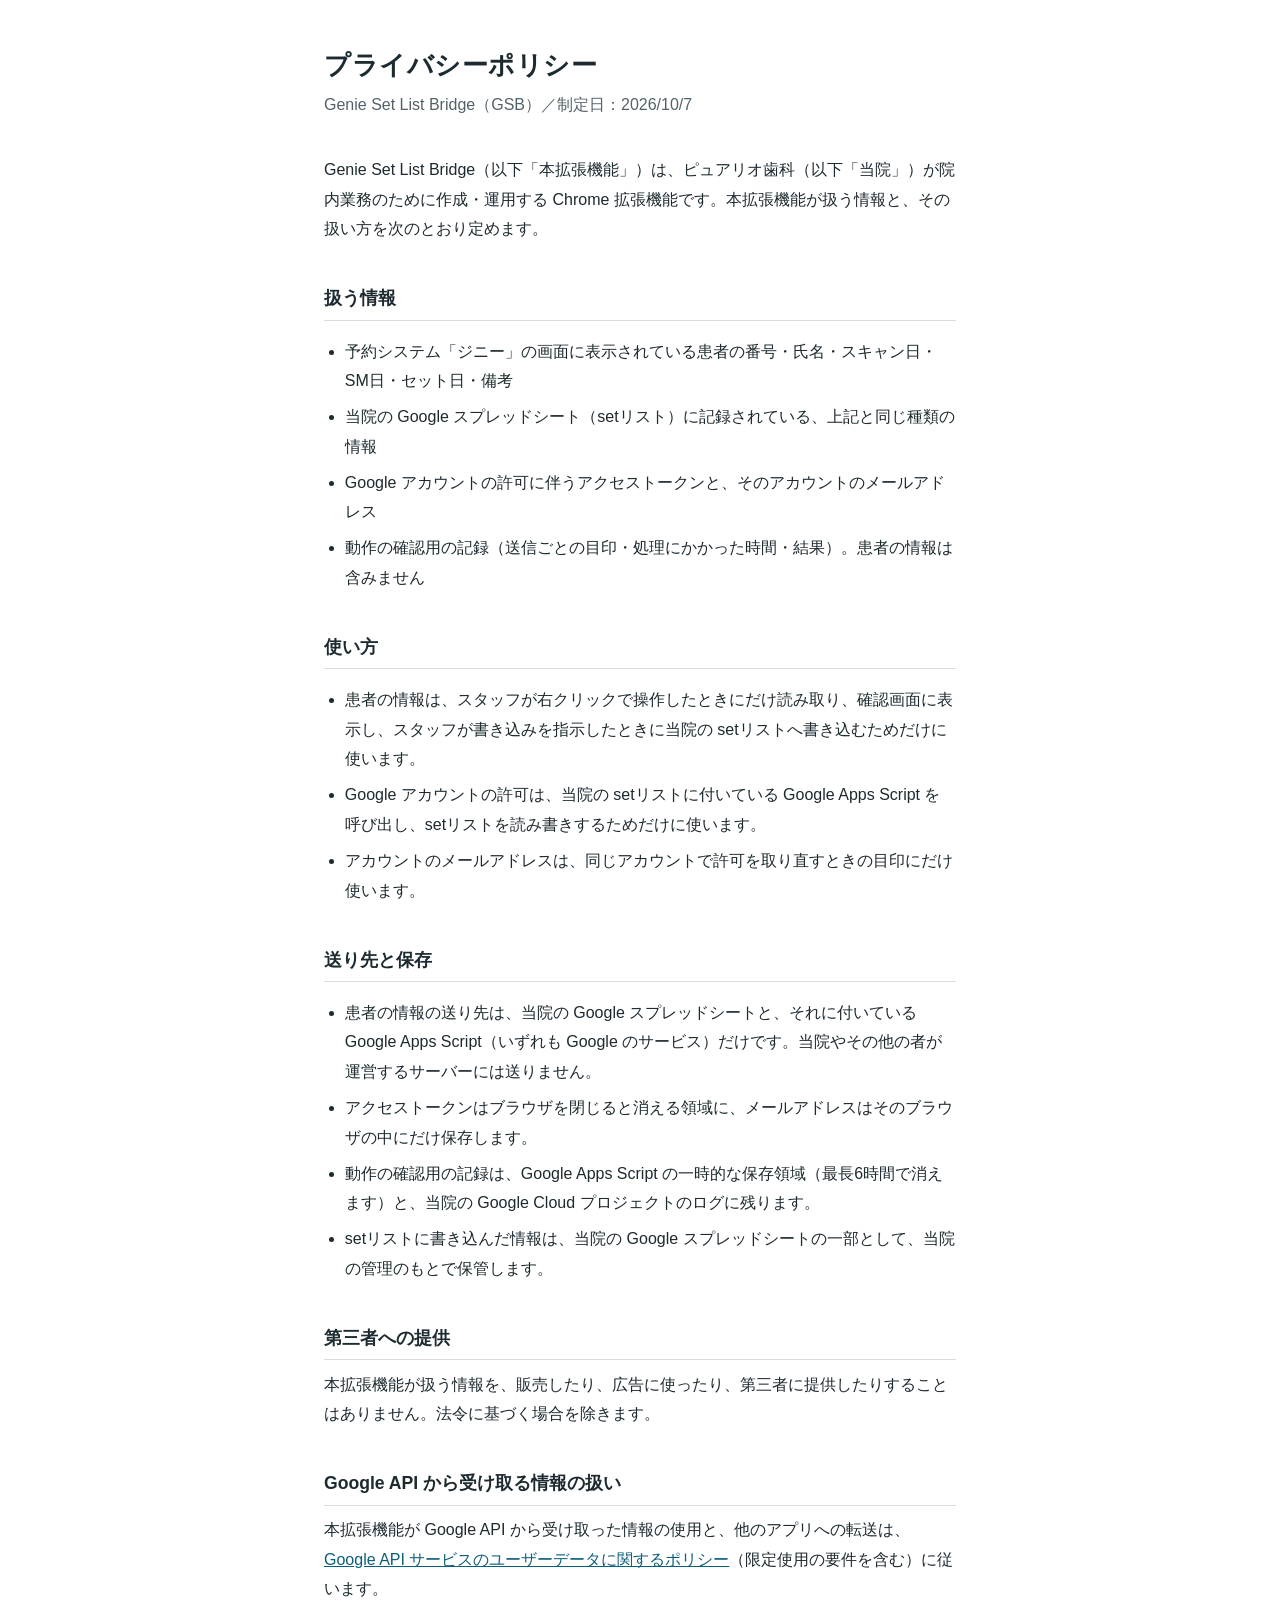
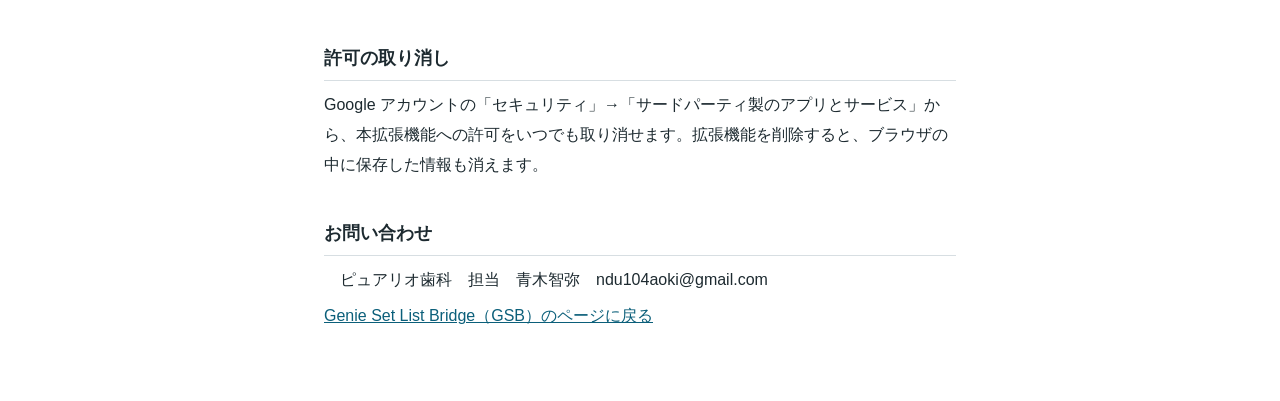
==== gsb/privacy.html @ 5ebabf1a "Add files via upload" ====
<!doctype html>
<html lang="ja">
<head>
<meta charset="utf-8">
<meta name="viewport" content="width=device-width, initial-scale=1">
<title>プライバシーポリシー｜Genie Set List Bridge（GSB）</title>
<link rel="stylesheet" href="style.css">
</head>
<body>
<main>
<h1>プライバシーポリシー</h1>
<p class="lead">Genie Set List Bridge（GSB）／制定日：2026/10/7 </p>

<p>Genie Set List Bridge（以下「本拡張機能」）は、ピュアリオ歯科（以下「当院」）が院内業務のために作成・運用する Chrome 拡張機能です。本拡張機能が扱う情報と、その扱い方を次のとおり定めます。</p>

<h2>扱う情報</h2>
<ul>
<li>予約システム「ジニー」の画面に表示されている患者の番号・氏名・スキャン日・SM日・セット日・備考</li>
<li>当院の Google スプレッドシート（setリスト）に記録されている、上記と同じ種類の情報</li>
<li>Google アカウントの許可に伴うアクセストークンと、そのアカウントのメールアドレス</li>
<li>動作の確認用の記録（送信ごとの目印・処理にかかった時間・結果）。患者の情報は含みません</li>
</ul>

<h2>使い方</h2>
<ul>
<li>患者の情報は、スタッフが右クリックで操作したときにだけ読み取り、確認画面に表示し、スタッフが書き込みを指示したときに当院の setリストへ書き込むためだけに使います。</li>
<li>Google アカウントの許可は、当院の setリストに付いている Google Apps Script を呼び出し、setリストを読み書きするためだけに使います。</li>
<li>アカウントのメールアドレスは、同じアカウントで許可を取り直すときの目印にだけ使います。</li>
</ul>

<h2>送り先と保存</h2>
<ul>
<li>患者の情報の送り先は、当院の Google スプレッドシートと、それに付いている Google Apps Script（いずれも Google のサービス）だけです。当院やその他の者が運営するサーバーには送りません。</li>
<li>アクセストークンはブラウザを閉じると消える領域に、メールアドレスはそのブラウザの中にだけ保存します。</li>
<li>動作の確認用の記録は、Google Apps Script の一時的な保存領域（最長6時間で消えます）と、当院の Google Cloud プロジェクトのログに残ります。</li>
<li>setリストに書き込んだ情報は、当院の Google スプレッドシートの一部として、当院の管理のもとで保管します。</li>
</ul>

<h2>第三者への提供</h2>
<p>本拡張機能が扱う情報を、販売したり、広告に使ったり、第三者に提供したりすることはありません。法令に基づく場合を除きます。</p>

<h2>Google API から受け取る情報の扱い</h2>
<p>本拡張機能が Google API から受け取った情報の使用と、他のアプリへの転送は、<a href="https://developers.google.com/terms/api-services-user-data-policy">Google API サービスのユーザーデータに関するポリシー</a>（限定使用の要件を含む）に従います。</p>

<h2>許可の取り消し</h2>
<p>Google アカウントの「セキュリティ」→「サードパーティ製のアプリとサービス」から、本拡張機能への許可をいつでも取り消せます。拡張機能を削除すると、ブラウザの中に保存した情報も消えます。</p>

<h2>お問い合わせ</h2>
<p>　ピュアリオ歯科　担当　青木智弥　ndu104aoki@gmail.com </p>

<p><a href="index.html">Genie Set List Bridge（GSB）のページに戻る</a></p>
</main>
</body>
</html>
---- gsb/style.css ----
:root{--ink:#1d2a30;--sub:#53626a;--line:#d7dee2;--bg:#ffffff;--tint:#eef4f6;--link:#0b5f7a}
*{box-sizing:border-box}
html{-webkit-text-size-adjust:100%}
body{margin:0;background:var(--bg);color:var(--ink);font:16px/1.85 "Hiragino Sans","Hiragino Kaku Gothic ProN","Noto Sans JP",Meiryo,sans-serif}
main{max-width:42rem;margin:0 auto;padding:3rem 1.25rem 4rem}
h1{font-size:1.6rem;line-height:1.4;margin:0 0 .4rem;letter-spacing:.02em}
.lead{color:var(--sub);margin:0 0 2.2rem}
h2{font-size:1.1rem;margin:2.4rem 0 .6rem;padding-bottom:.3rem;border-bottom:1px solid var(--line)}
p,li{margin:.4rem 0}
ul{padding-left:1.3rem}
a{color:var(--link)}
a:focus-visible{outline:2px solid var(--link);outline-offset:2px}
.note{background:var(--tint);padding:1rem 1.1rem;border-radius:6px;margin:1.4rem 0}
footer{margin-top:3rem;color:var(--sub);font-size:.9rem}
@media (prefers-color-scheme:dark){:root{--ink:#e6edf0;--sub:#a7b4ba;--line:#33444c;--bg:#121a1e;--tint:#1c282e;--link:#7cc4dc}}
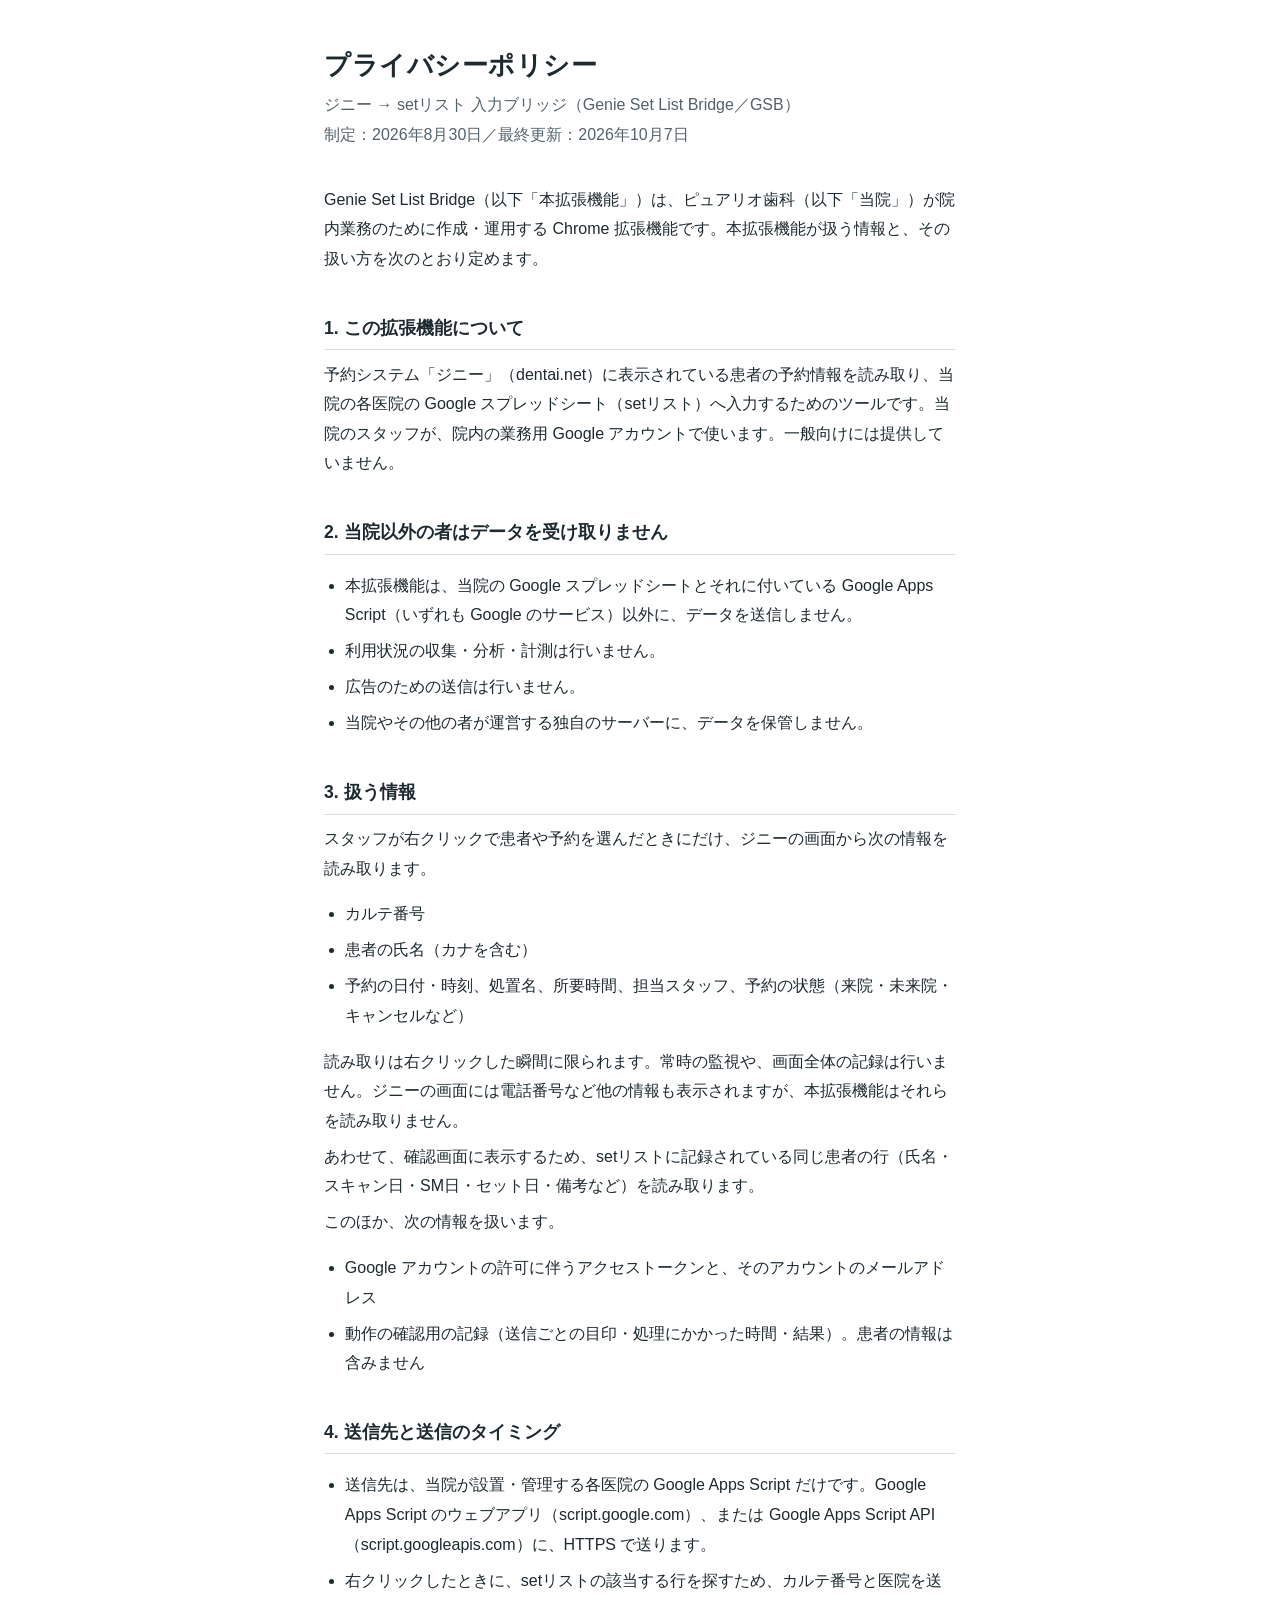
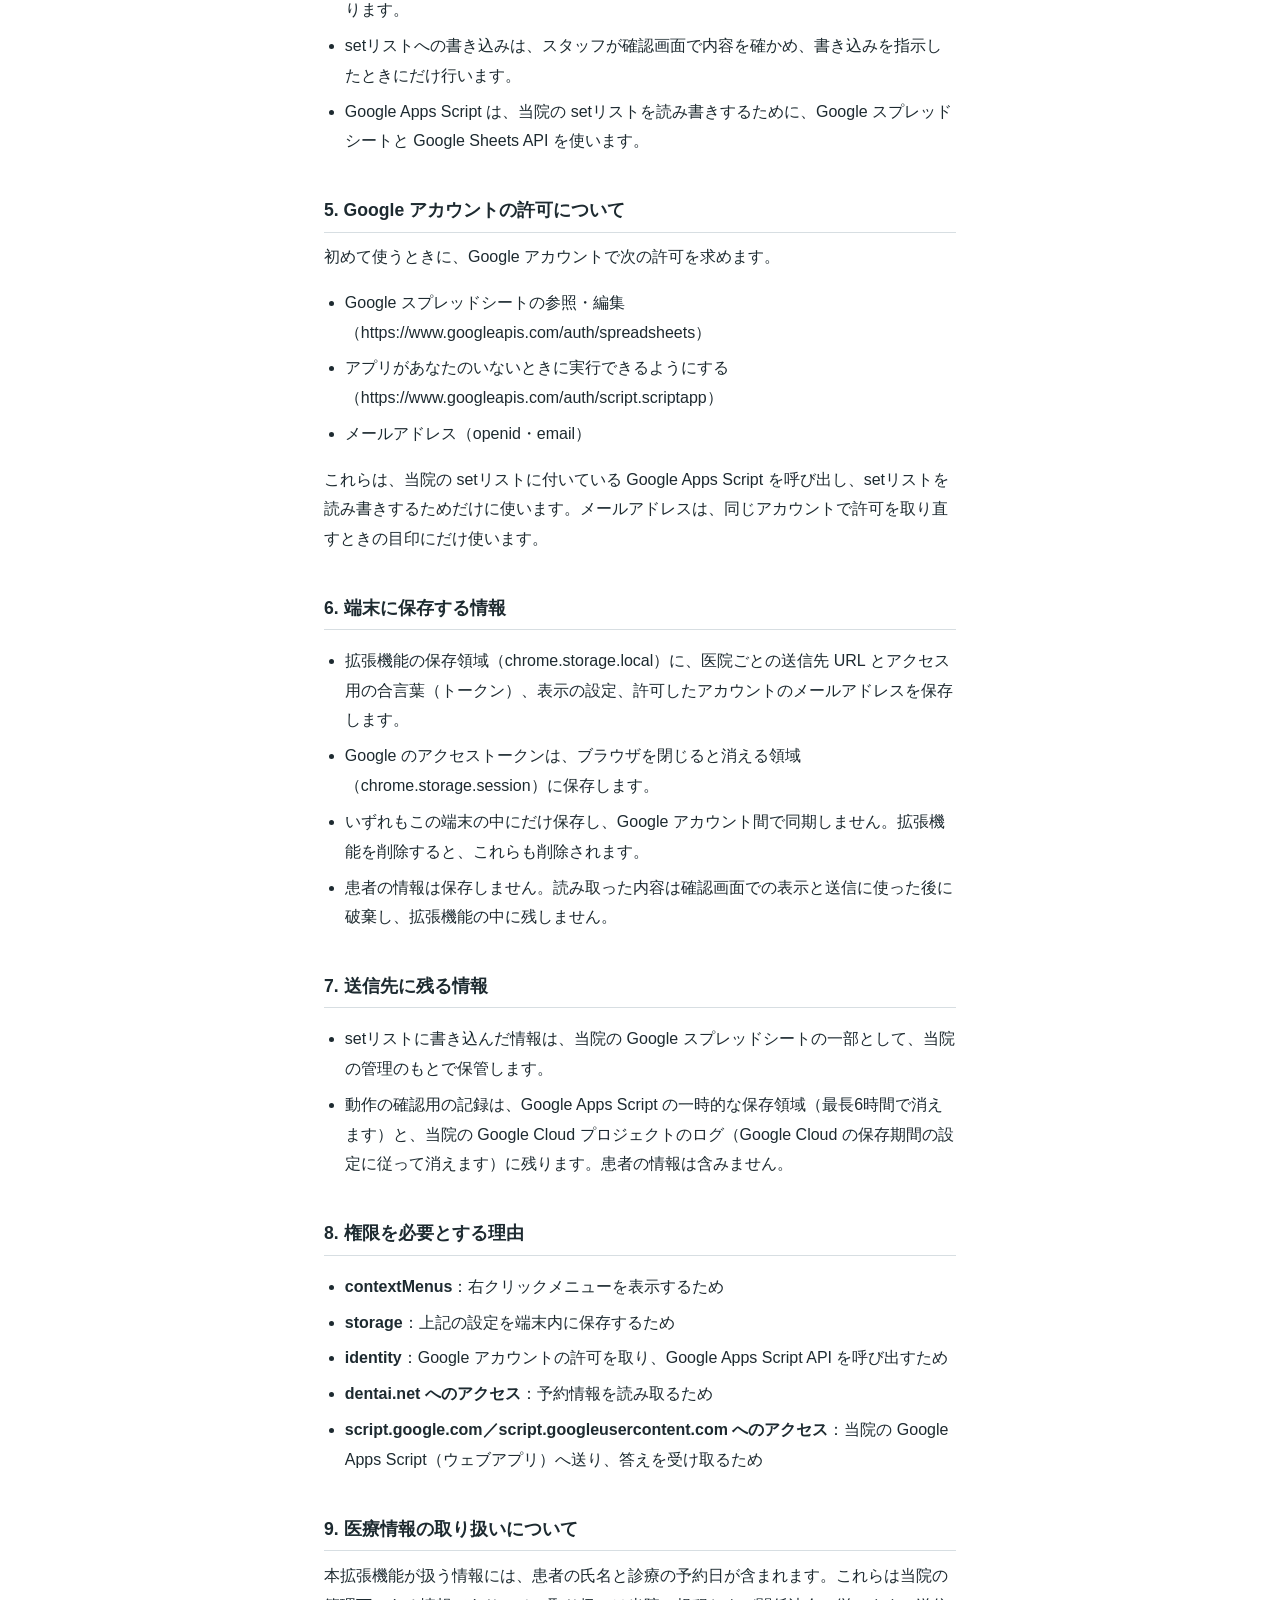
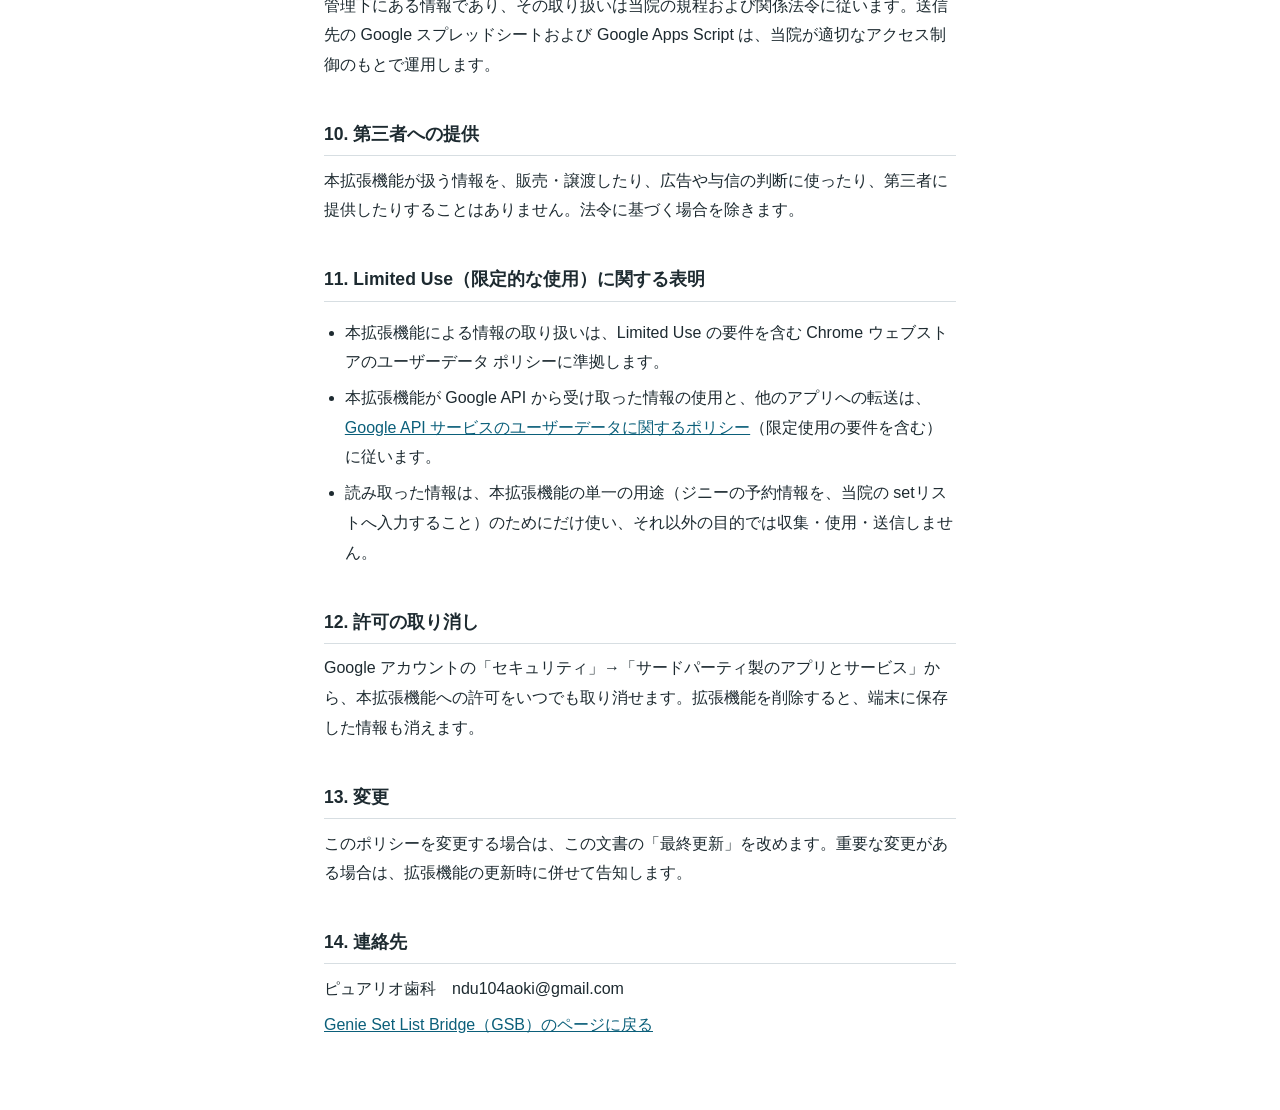
==== commit 7974166b: "Add files via upload" ====
--- a/gsb/privacy.html
+++ b/gsb/privacy.html
@@ -9,44 +9,97 @@
 <body>
 <main>
 <h1>プライバシーポリシー</h1>
-<p class="lead">Genie Set List Bridge（GSB）／制定日：2026/10/7 </p>
+<p class="lead">ジニー → setリスト 入力ブリッジ（Genie Set List Bridge／GSB）<br>制定：2026年8月30日／最終更新：2026年10月7日</p>
 
 <p>Genie Set List Bridge（以下「本拡張機能」）は、ピュアリオ歯科（以下「当院」）が院内業務のために作成・運用する Chrome 拡張機能です。本拡張機能が扱う情報と、その扱い方を次のとおり定めます。</p>
 
-<h2>扱う情報</h2>
+<h2>1. この拡張機能について</h2>
+<p>予約システム「ジニー」（dentai.net）に表示されている患者の予約情報を読み取り、当院の各医院の Google スプレッドシート（setリスト）へ入力するためのツールです。当院のスタッフが、院内の業務用 Google アカウントで使います。一般向けには提供していません。</p>
+
+<h2>2. 当院以外の者はデータを受け取りません</h2>
 <ul>
-<li>予約システム「ジニー」の画面に表示されている患者の番号・氏名・スキャン日・SM日・セット日・備考</li>
-<li>当院の Google スプレッドシート（setリスト）に記録されている、上記と同じ種類の情報</li>
+<li>本拡張機能は、当院の Google スプレッドシートとそれに付いている Google Apps Script（いずれも Google のサービス）以外に、データを送信しません。</li>
+<li>利用状況の収集・分析・計測は行いません。</li>
+<li>広告のための送信は行いません。</li>
+<li>当院やその他の者が運営する独自のサーバーに、データを保管しません。</li>
+</ul>
+
+<h2>3. 扱う情報</h2>
+<p>スタッフが右クリックで患者や予約を選んだときにだけ、ジニーの画面から次の情報を読み取ります。</p>
+<ul>
+<li>カルテ番号</li>
+<li>患者の氏名（カナを含む）</li>
+<li>予約の日付・時刻、処置名、所要時間、担当スタッフ、予約の状態（来院・未来院・キャンセルなど）</li>
+</ul>
+<p>読み取りは右クリックした瞬間に限られます。常時の監視や、画面全体の記録は行いません。ジニーの画面には電話番号など他の情報も表示されますが、本拡張機能はそれらを読み取りません。</p>
+<p>あわせて、確認画面に表示するため、setリストに記録されている同じ患者の行（氏名・スキャン日・SM日・セット日・備考など）を読み取ります。</p>
+<p>このほか、次の情報を扱います。</p>
+<ul>
 <li>Google アカウントの許可に伴うアクセストークンと、そのアカウントのメールアドレス</li>
 <li>動作の確認用の記録（送信ごとの目印・処理にかかった時間・結果）。患者の情報は含みません</li>
 </ul>
 
-<h2>使い方</h2>
+<h2>4. 送信先と送信のタイミング</h2>
 <ul>
-<li>患者の情報は、スタッフが右クリックで操作したときにだけ読み取り、確認画面に表示し、スタッフが書き込みを指示したときに当院の setリストへ書き込むためだけに使います。</li>
-<li>Google アカウントの許可は、当院の setリストに付いている Google Apps Script を呼び出し、setリストを読み書きするためだけに使います。</li>
-<li>アカウントのメールアドレスは、同じアカウントで許可を取り直すときの目印にだけ使います。</li>
+<li>送信先は、当院が設置・管理する各医院の Google Apps Script だけです。Google Apps Script のウェブアプリ（script.google.com）、または Google Apps Script API（script.googleapis.com）に、HTTPS で送ります。</li>
+<li>右クリックしたときに、setリストの該当する行を探すため、カルテ番号と医院を送ります。</li>
+<li>setリストへの書き込みは、スタッフが確認画面で内容を確かめ、書き込みを指示したときにだけ行います。</li>
+<li>Google Apps Script は、当院の setリストを読み書きするために、Google スプレッドシートと Google Sheets API を使います。</li>
 </ul>
 
-<h2>送り先と保存</h2>
+<h2>5. Google アカウントの許可について</h2>
+<p>初めて使うときに、Google アカウントで次の許可を求めます。</p>
 <ul>
-<li>患者の情報の送り先は、当院の Google スプレッドシートと、それに付いている Google Apps Script（いずれも Google のサービス）だけです。当院やその他の者が運営するサーバーには送りません。</li>
-<li>アクセストークンはブラウザを閉じると消える領域に、メールアドレスはそのブラウザの中にだけ保存します。</li>
-<li>動作の確認用の記録は、Google Apps Script の一時的な保存領域（最長6時間で消えます）と、当院の Google Cloud プロジェクトのログに残ります。</li>
-<li>setリストに書き込んだ情報は、当院の Google スプレッドシートの一部として、当院の管理のもとで保管します。</li>
+<li>Google スプレッドシートの参照・編集（https://www.googleapis.com/auth/spreadsheets）</li>
+<li>アプリがあなたのいないときに実行できるようにする（https://www.googleapis.com/auth/script.scriptapp）</li>
+<li>メールアドレス（openid・email）</li>
+</ul>
+<p>これらは、当院の setリストに付いている Google Apps Script を呼び出し、setリストを読み書きするためだけに使います。メールアドレスは、同じアカウントで許可を取り直すときの目印にだけ使います。</p>
+
+<h2>6. 端末に保存する情報</h2>
+<ul>
+<li>拡張機能の保存領域（chrome.storage.local）に、医院ごとの送信先 URL とアクセス用の合言葉（トークン）、表示の設定、許可したアカウントのメールアドレスを保存します。</li>
+<li>Google のアクセストークンは、ブラウザを閉じると消える領域（chrome.storage.session）に保存します。</li>
+<li>いずれもこの端末の中にだけ保存し、Google アカウント間で同期しません。拡張機能を削除すると、これらも削除されます。</li>
+<li>患者の情報は保存しません。読み取った内容は確認画面での表示と送信に使った後に破棄し、拡張機能の中に残しません。</li>
 </ul>
 
-<h2>第三者への提供</h2>
-<p>本拡張機能が扱う情報を、販売したり、広告に使ったり、第三者に提供したりすることはありません。法令に基づく場合を除きます。</p>
+<h2>7. 送信先に残る情報</h2>
+<ul>
+<li>setリストに書き込んだ情報は、当院の Google スプレッドシートの一部として、当院の管理のもとで保管します。</li>
+<li>動作の確認用の記録は、Google Apps Script の一時的な保存領域（最長6時間で消えます）と、当院の Google Cloud プロジェクトのログ（Google Cloud の保存期間の設定に従って消えます）に残ります。患者の情報は含みません。</li>
+</ul>
 
-<h2>Google API から受け取る情報の扱い</h2>
-<p>本拡張機能が Google API から受け取った情報の使用と、他のアプリへの転送は、<a href="https://developers.google.com/terms/api-services-user-data-policy">Google API サービスのユーザーデータに関するポリシー</a>（限定使用の要件を含む）に従います。</p>
+<h2>8. 権限を必要とする理由</h2>
+<ul>
+<li><b>contextMenus</b>：右クリックメニューを表示するため</li>
+<li><b>storage</b>：上記の設定を端末内に保存するため</li>
+<li><b>identity</b>：Google アカウントの許可を取り、Google Apps Script API を呼び出すため</li>
+<li><b>dentai.net へのアクセス</b>：予約情報を読み取るため</li>
+<li><b>script.google.com／script.googleusercontent.com へのアクセス</b>：当院の Google Apps Script（ウェブアプリ）へ送り、答えを受け取るため</li>
+</ul>
 
-<h2>許可の取り消し</h2>
-<p>Google アカウントの「セキュリティ」→「サードパーティ製のアプリとサービス」から、本拡張機能への許可をいつでも取り消せます。拡張機能を削除すると、ブラウザの中に保存した情報も消えます。</p>
+<h2>9. 医療情報の取り扱いについて</h2>
+<p>本拡張機能が扱う情報には、患者の氏名と診療の予約日が含まれます。これらは当院の管理下にある情報であり、その取り扱いは当院の規程および関係法令に従います。送信先の Google スプレッドシートおよび Google Apps Script は、当院が適切なアクセス制御のもとで運用します。</p>
 
-<h2>お問い合わせ</h2>
-<p>　ピュアリオ歯科　担当　青木智弥　ndu104aoki@gmail.com </p>
+<h2>10. 第三者への提供</h2>
+<p>本拡張機能が扱う情報を、販売・譲渡したり、広告や与信の判断に使ったり、第三者に提供したりすることはありません。法令に基づく場合を除きます。</p>
+
+<h2>11. Limited Use（限定的な使用）に関する表明</h2>
+<ul>
+<li>本拡張機能による情報の取り扱いは、Limited Use の要件を含む Chrome ウェブストアのユーザーデータ ポリシーに準拠します。</li>
+<li>本拡張機能が Google API から受け取った情報の使用と、他のアプリへの転送は、<a href="https://developers.google.com/terms/api-services-user-data-policy">Google API サービスのユーザーデータに関するポリシー</a>（限定使用の要件を含む）に従います。</li>
+<li>読み取った情報は、本拡張機能の単一の用途（ジニーの予約情報を、当院の setリストへ入力すること）のためにだけ使い、それ以外の目的では収集・使用・送信しません。</li>
+</ul>
+
+<h2>12. 許可の取り消し</h2>
+<p>Google アカウントの「セキュリティ」→「サードパーティ製のアプリとサービス」から、本拡張機能への許可をいつでも取り消せます。拡張機能を削除すると、端末に保存した情報も消えます。</p>
+
+<h2>13. 変更</h2>
+<p>このポリシーを変更する場合は、この文書の「最終更新」を改めます。重要な変更がある場合は、拡張機能の更新時に併せて告知します。</p>
+
+<h2>14. 連絡先</h2>
+<p>ピュアリオ歯科　ndu104aoki@gmail.com</p>
 
 <p><a href="index.html">Genie Set List Bridge（GSB）のページに戻る</a></p>
 </main>
